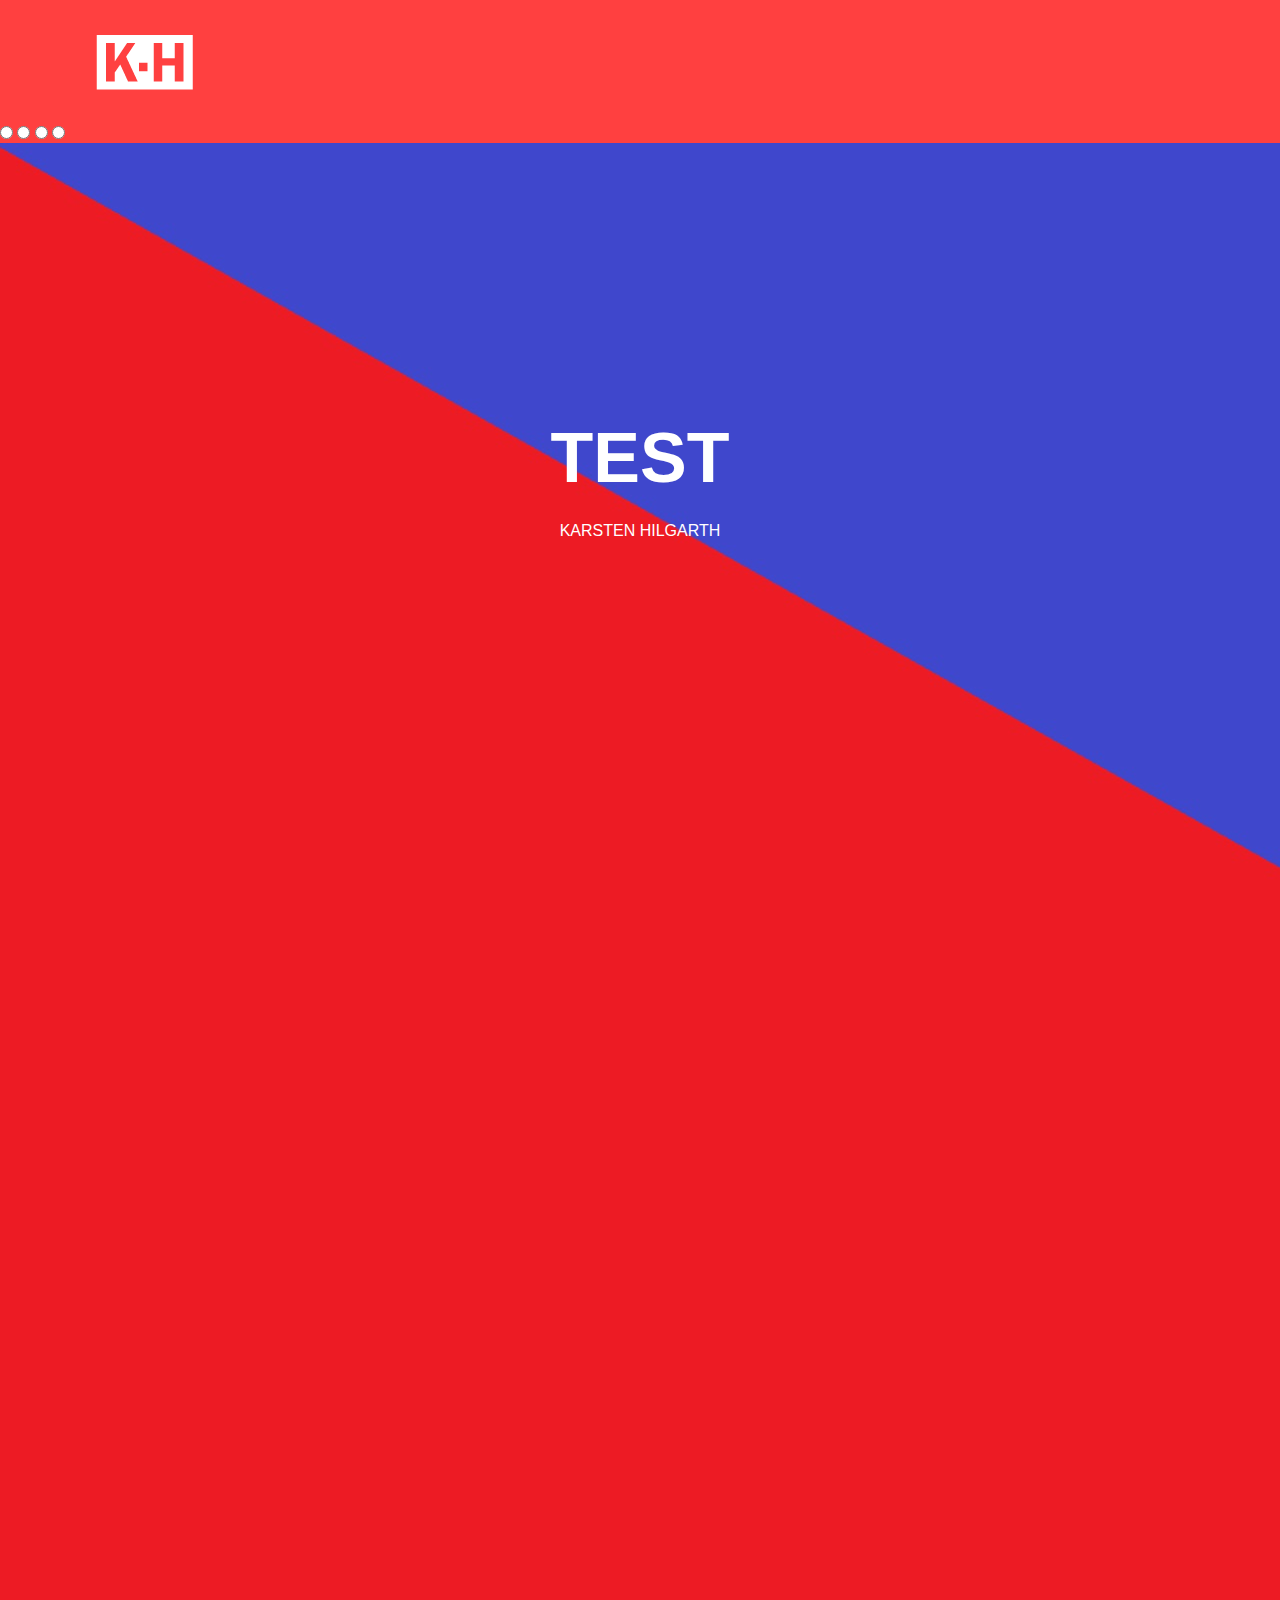
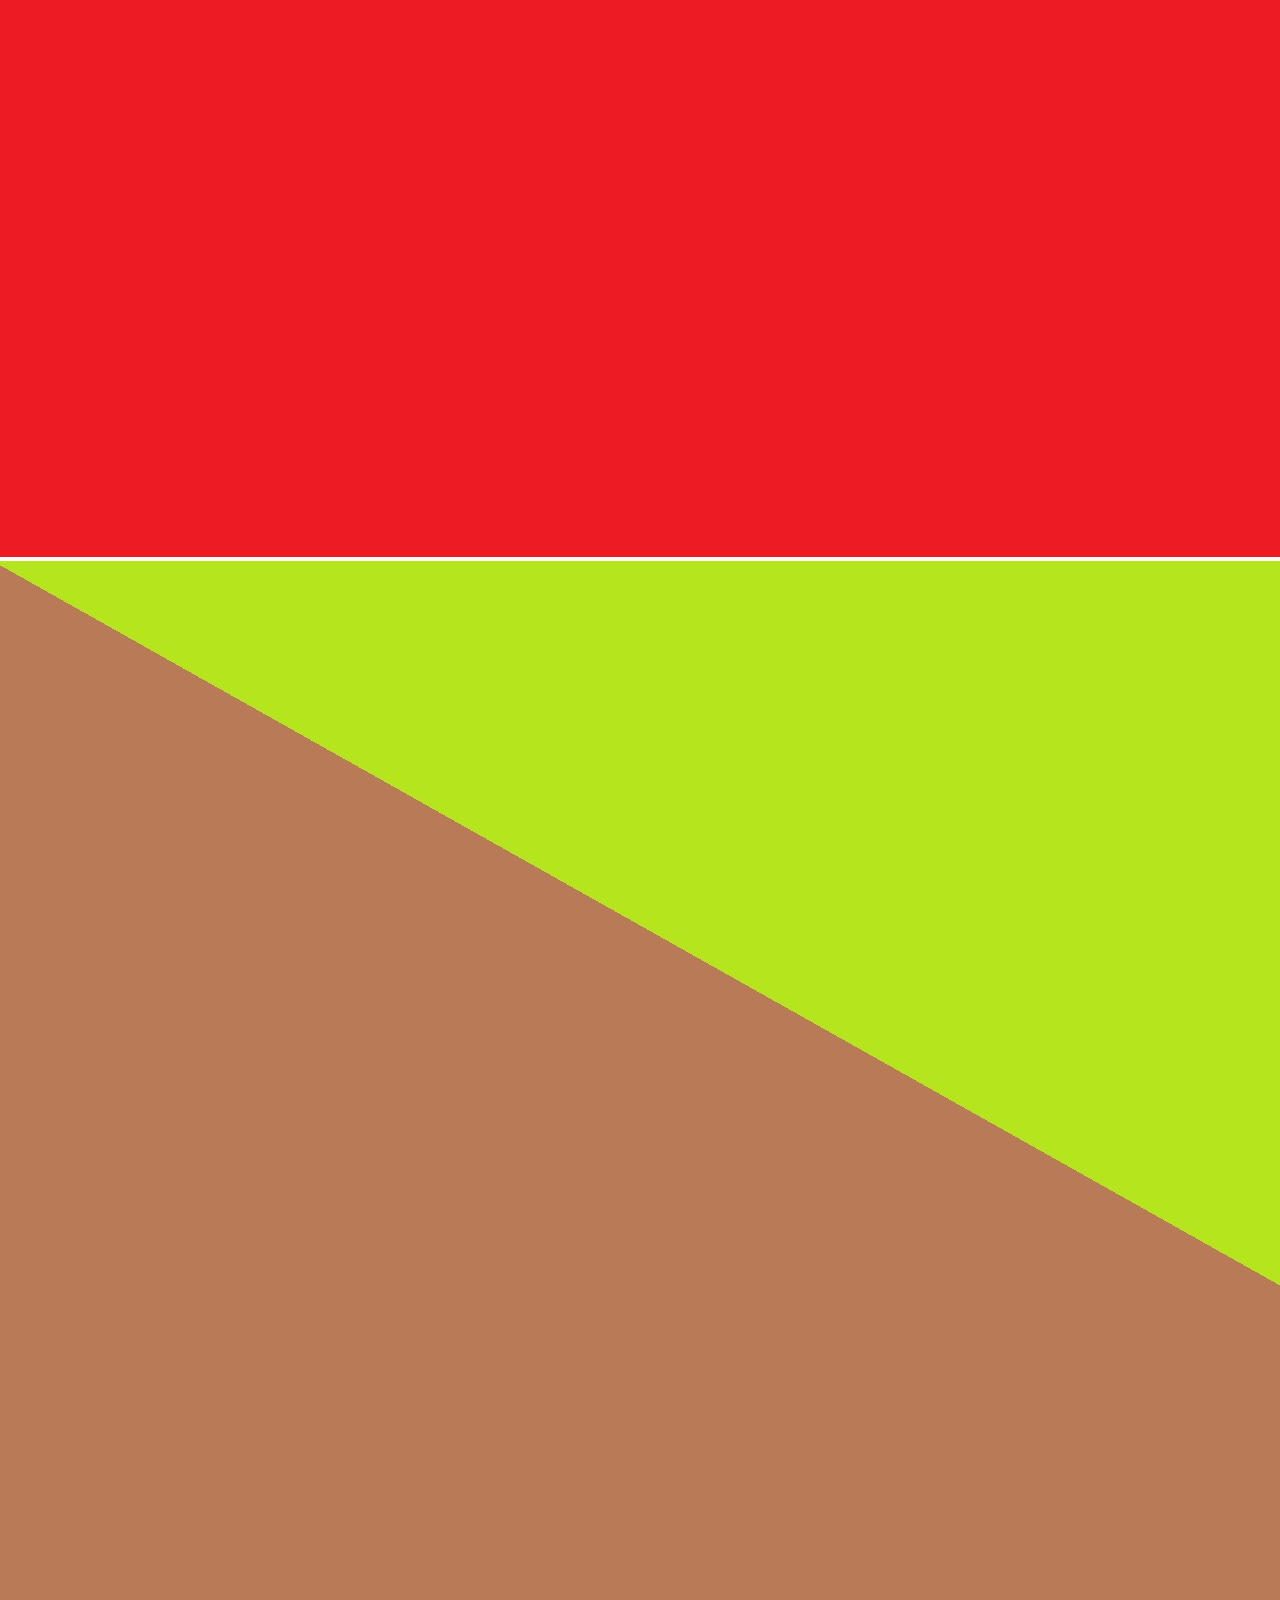
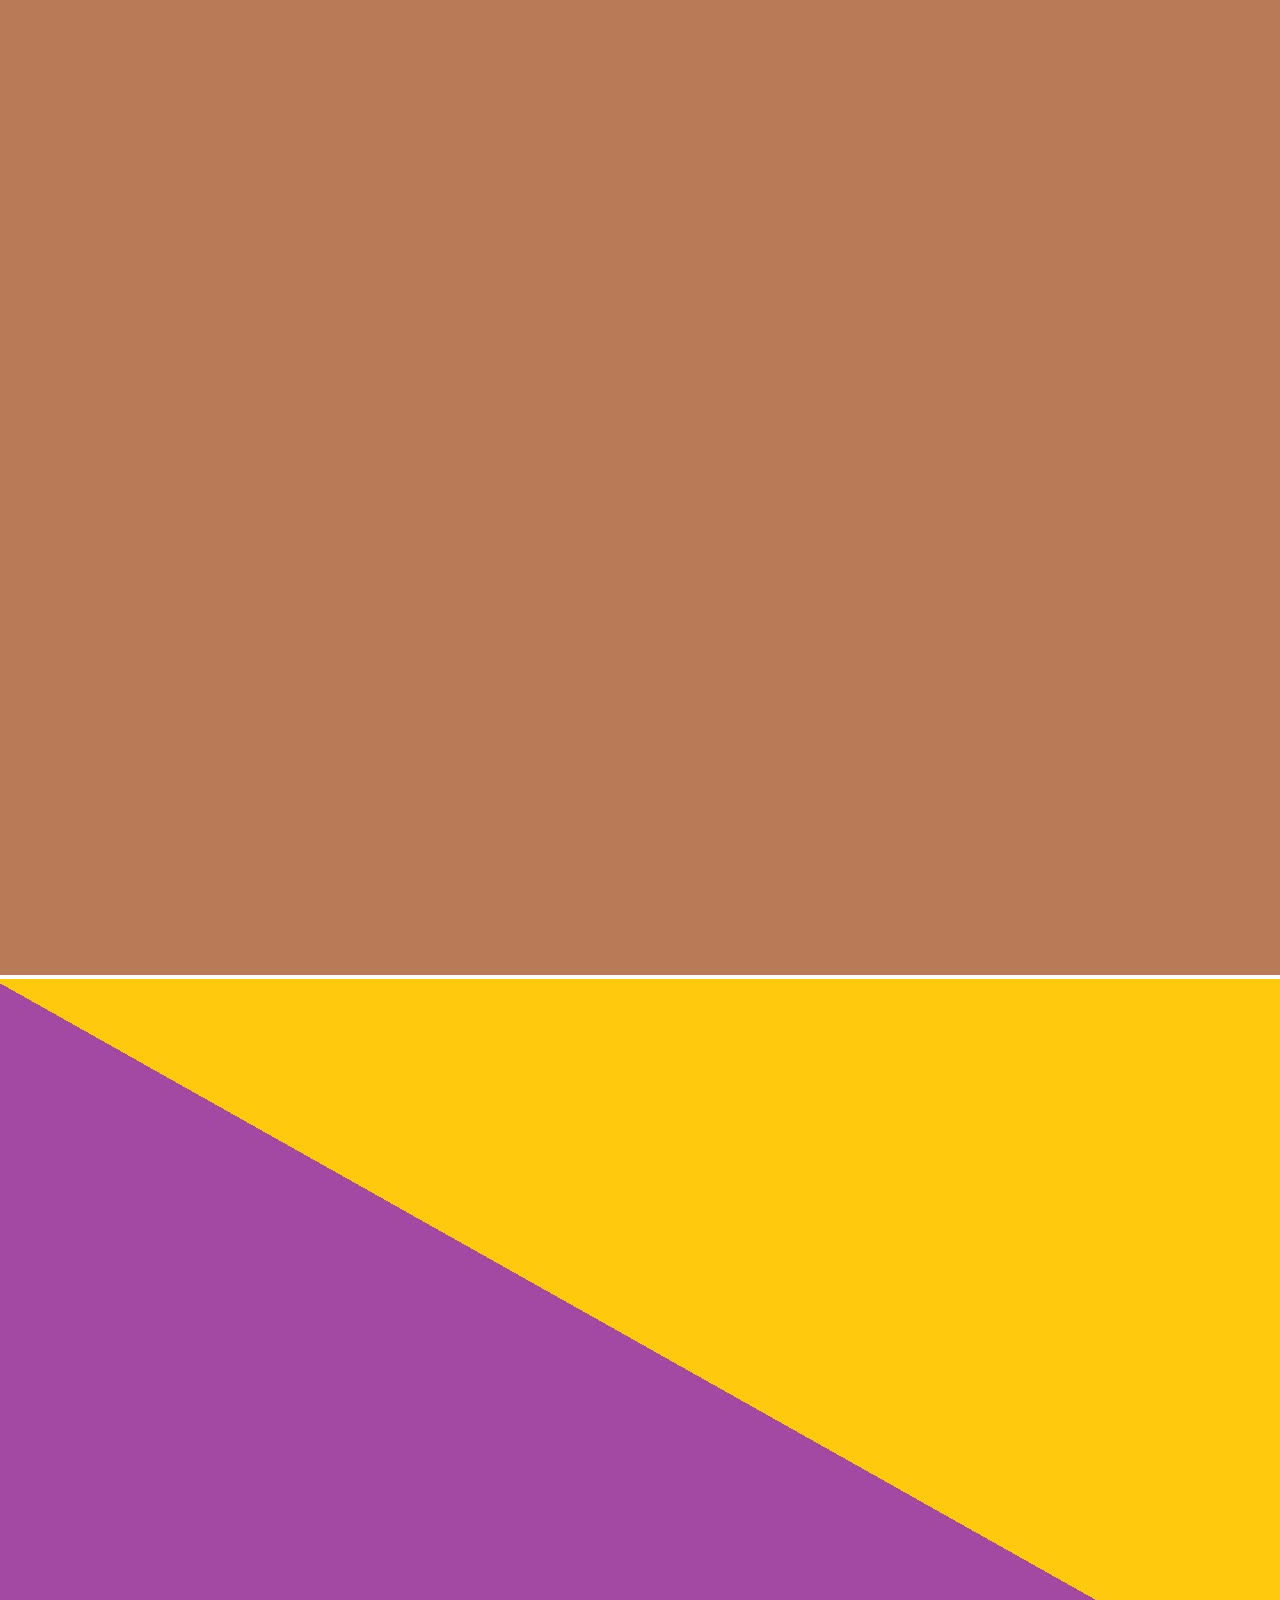
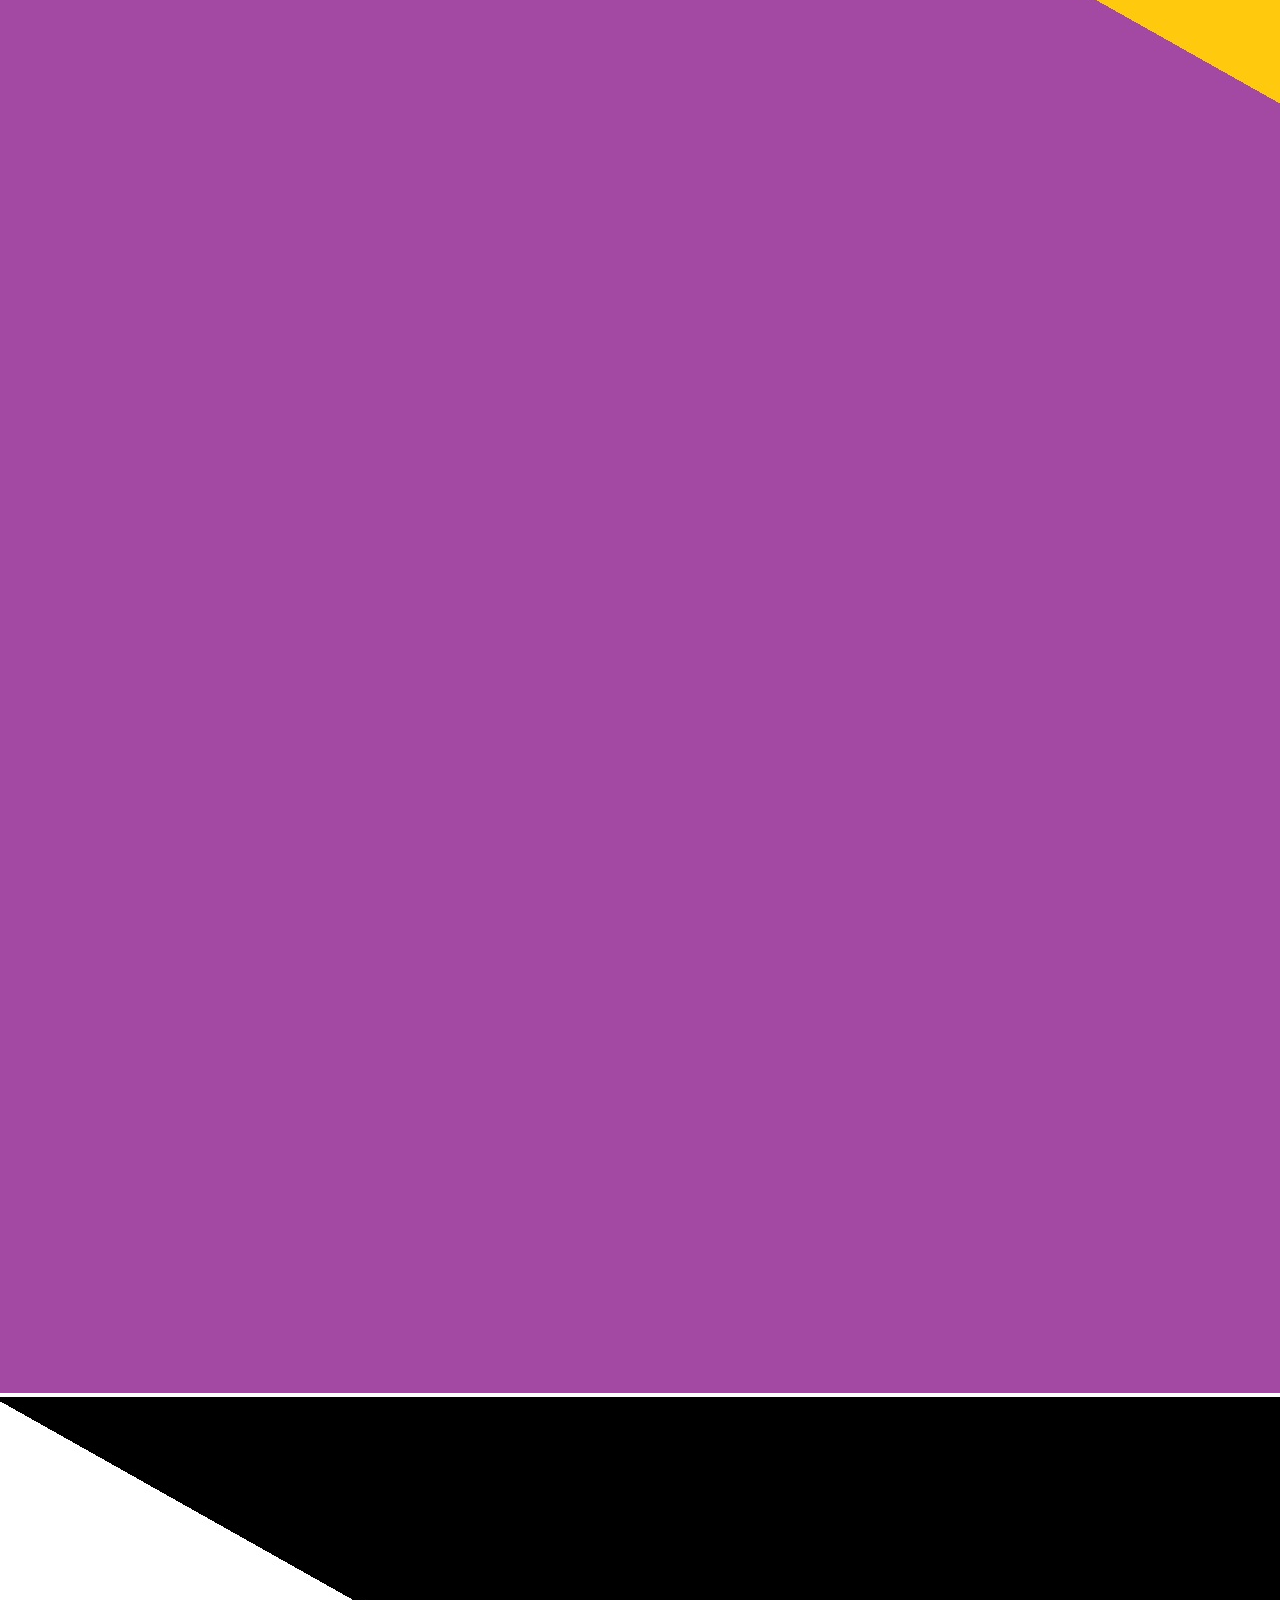
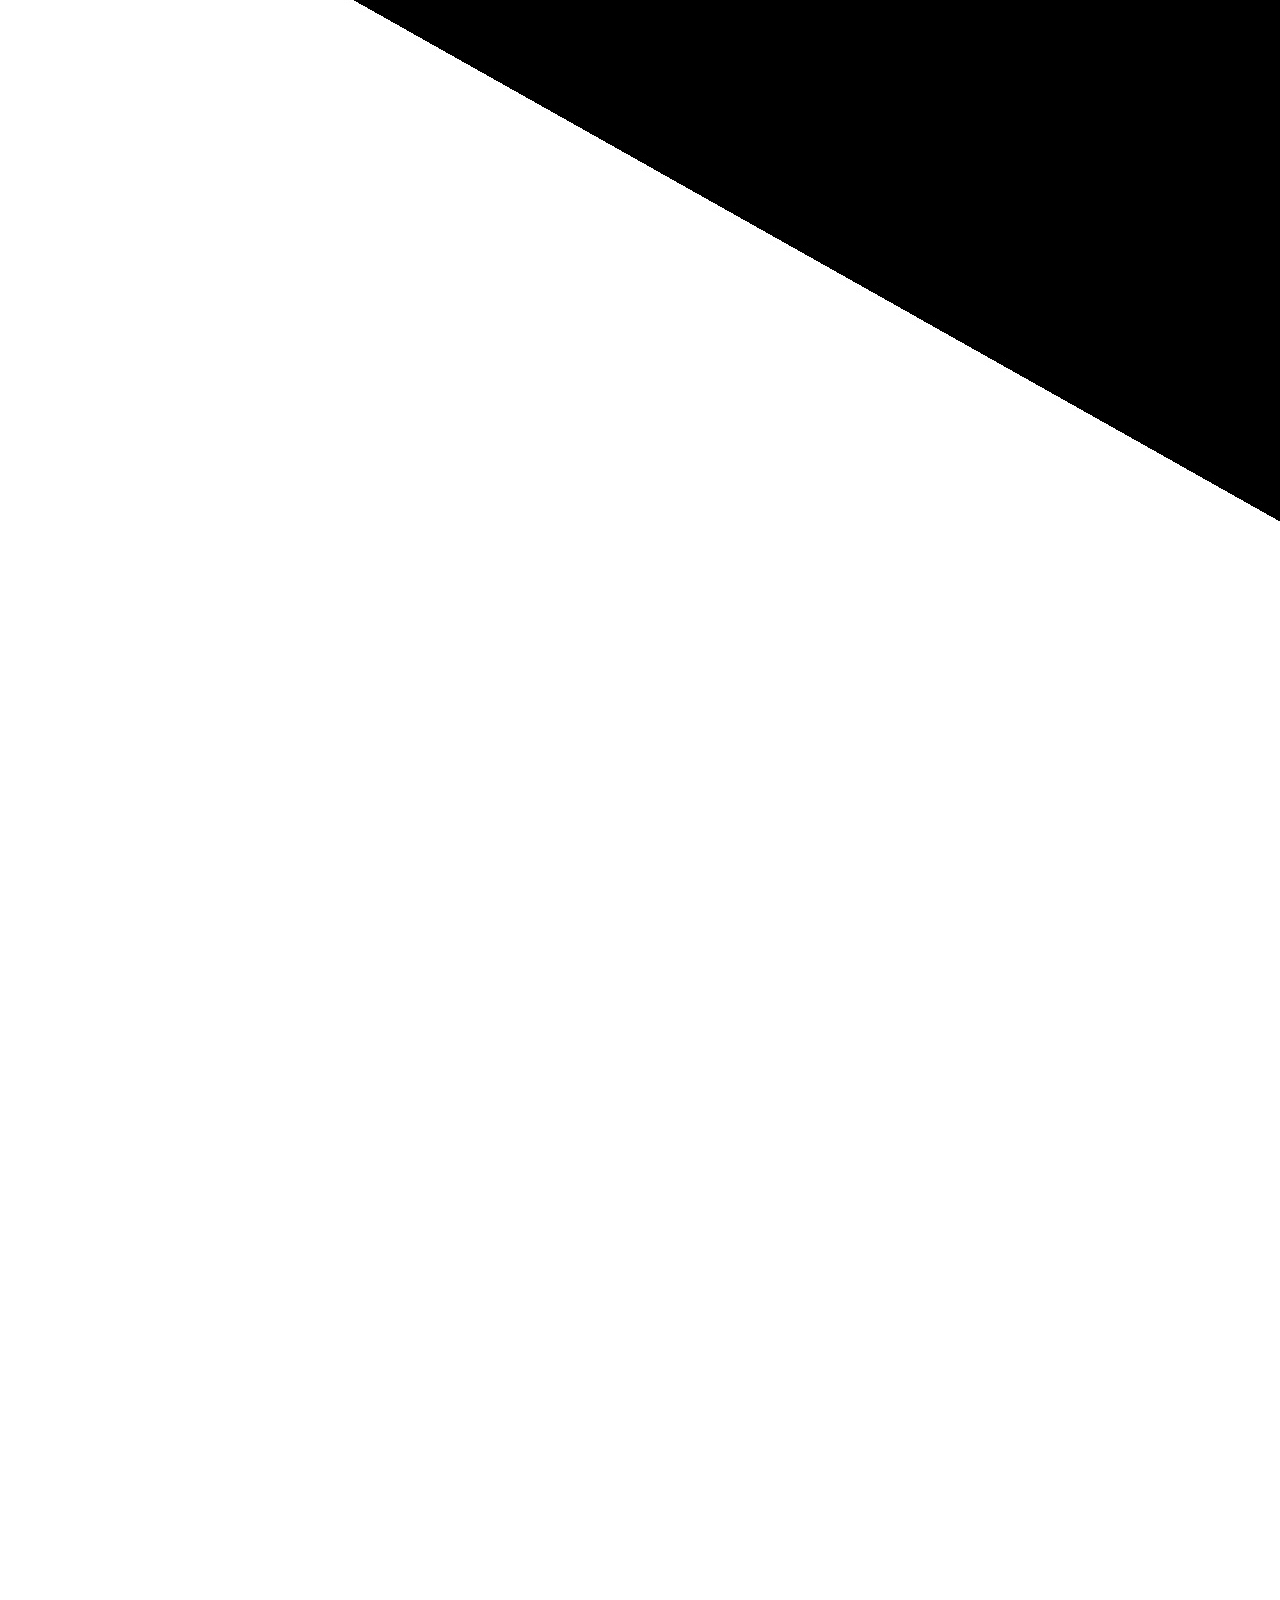
==== index.html @ 0591d33d "Initial commit" ====
<!DOCTYPE html>
<html lang="en" dir="ltr">
<head>
    <title>WEBSITE</title>
    <link rel="stylesheet" href="./style.css">
</head>
<body>
    <div class="banner">
        <div class="navbar">
            <img src="logoV3.png" class="logo">
        </div>
        <div class="content">
            <h1>TEST</h1>
            <p>KARSTEN HILGARTH</p>
        </div>
            <!--image slider start-->
    <div class="slider">
        <div class="slides">
            <!--radio buttons start-->
            <input type="radio" name="radio-btn" id="radio1">
            <input type="radio" name="radio-btn" id="radio2">
            <input type="radio" name="radio-btn" id="radio3">
            <input type="radio" name="radio-btn" id="radio4">
            <!--radio buttons end-->
            <!--slide images start-->
            <div class="slide first">
                <img src="test_slide1.jpg" alt="">
            </div>
            <div class="slide first">
                <img src="test_slide2.jpg" alt="">
            </div>
            <div class="slide first">
                <img src="test_slide3.jpg" alt="">
            </div>
            <div class="slide first">
                <img src="test_slide4.jpg" alt="">
            </div>
            <!--slide images end-->
            <!--automatic navigation start-->
            <div class="navigation-auto">
                <div class="auto-btn1"></div>
                <div class="auto-btn2"></div>
                <div class="auto-btn3"></div>
                <div class="auto-btn4"></div>
            </div>
            <!--automatic navigation end-->
        </div>
        <!--manual navigation start-->
        <div class="navigation-manual">
            <label for="radio1" class="manual-btn"></label>
            <label for="radio2" class="manual-btn"></label>
            <label for="radio3" class="manual-btn"></label>
            <label for="radio4" class="manual-btn"></label>
        </div>
        <!--manual navigation end-->
    </div>
    <!--image slider end-->
    </div>
</body>
</html>
---- style.css ----
*{
    margin: 0;
    padding: 0;
    font-family: sans-serif;
}
.banner{
    width: 100%;
    height: 100vh;
    background-image: linear-gradient(rgba(255,0,0,0.75),rgba(255,0,0,0.75));
    background-size: cover;
    background-position: center;
}
.navbar{
    width: 85%;
    margin: auto;
    padding: 35px 0;
    display: flex;
    align-items: center;
    justify-content: space-between;
}
.content{
    width: 100%;
    position:absolute;
    top: 50%;
    transform: translateY(-50%);
    text-align: center;
    color: #fff;
}
.content h1{
    font-size: 70px;
    margin-top: 80px;
}
.content p{
    margin: 20px auto;
    font-weight: 100;
    line-height: 25px;
}
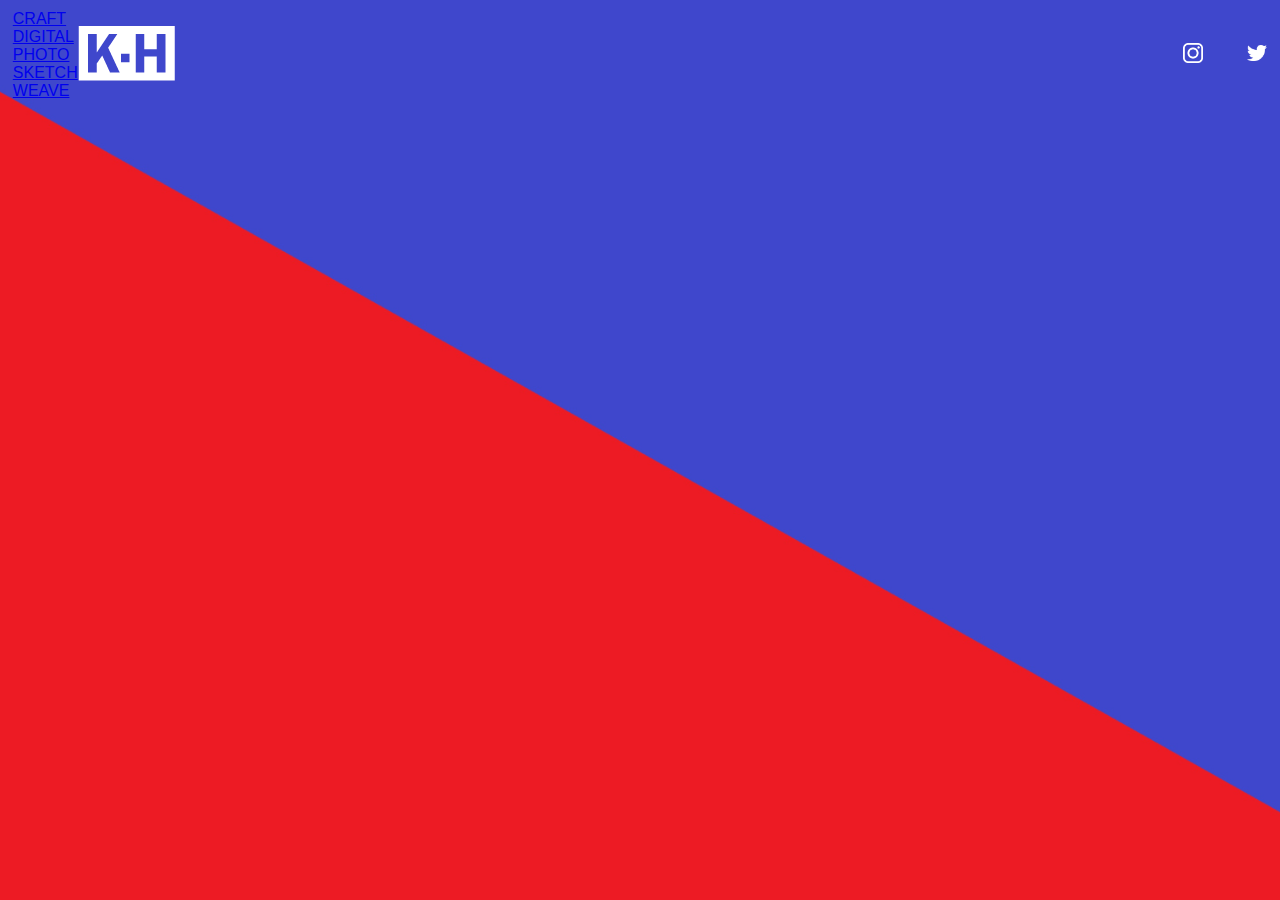
==== commit 8e058ddb: "website update" ====
--- a/index.html
+++ b/index.html
@@ -6,56 +6,38 @@
     <link rel="stylesheet" href="./style.css">
 </head>
 <body>
-    <div class="banner">
+    <!--background start-->
+    <div class="background">
+        <!--navbar start-->
         <div class="navbar">
-            <img src="logoV3.png" class="logo">
+            <!--hamburger start-->
+            <div class="side-bar">
+                <div class="menu">
+                    <div class="item"><a href="#">CRAFT</a></div>
+                    <div class="item"><a href="#">DIGITAL</a></div>
+                    <div class="item"><a href="#">PHOTO</a></div>
+                    <div class="item"><a href="#">SKETCH</a></div>
+                    <div class="item"><a href="#">WEAVE</a></div>
+                </div>
+            </div>
+            <!--hamburger end-->
+            <!--logo start-->
+            <div class="logo">
+                <img src="logoV3.png">
+            </div>
+            <!--logo end-->
+            <!--icons start-->
+            <div class="menu-icons">
+                <a href="https://instagram.com/karti.4300?igshid=MzNlNGNkZWQ4Mg=="><img src="insta_icon.png"></a>
+                <a href="https://twitter.com/karti4300?t=aqb1JbB62ahwLNGp1m3QWg&s=09"><img src="twitter_icon.png"></a>
+                <!--move github and linkedin to about me page-->
+                <!--<a href="https://github.com/khilgart"><img src="github_icon.png"></a>
+                <a href="https://www.linkedin.com/in/karsten-hilgarth-2023/"><img src="linkedin_icon.png"></a>-->
+            </div>
+            <!--icons end-->
         </div>
-        <div class="content">
-            <h1>TEST</h1>
-            <p>KARSTEN HILGARTH</p>
-        </div>
-            <!--image slider start-->
-    <div class="slider">
-        <div class="slides">
-            <!--radio buttons start-->
-            <input type="radio" name="radio-btn" id="radio1">
-            <input type="radio" name="radio-btn" id="radio2">
-            <input type="radio" name="radio-btn" id="radio3">
-            <input type="radio" name="radio-btn" id="radio4">
-            <!--radio buttons end-->
-            <!--slide images start-->
-            <div class="slide first">
-                <img src="test_slide1.jpg" alt="">
-            </div>
-            <div class="slide first">
-                <img src="test_slide2.jpg" alt="">
-            </div>
-            <div class="slide first">
-                <img src="test_slide3.jpg" alt="">
-            </div>
-            <div class="slide first">
-                <img src="test_slide4.jpg" alt="">
-            </div>
-            <!--slide images end-->
-            <!--automatic navigation start-->
-            <div class="navigation-auto">
-                <div class="auto-btn1"></div>
-                <div class="auto-btn2"></div>
-                <div class="auto-btn3"></div>
-                <div class="auto-btn4"></div>
-            </div>
-            <!--automatic navigation end-->
-        </div>
-        <!--manual navigation start-->
-        <div class="navigation-manual">
-            <label for="radio1" class="manual-btn"></label>
-            <label for="radio2" class="manual-btn"></label>
-            <label for="radio3" class="manual-btn"></label>
-            <label for="radio4" class="manual-btn"></label>
-        </div>
-        <!--manual navigation end-->
+        <!--navbar end-->
     </div>
-    <!--image slider end-->
-    </div>
+    <!--background end-->
 </body>
 </html>--- a/style.css
+++ b/style.css
@@ -3,35 +3,35 @@
     padding: 0;
     font-family: sans-serif;
 }
-.banner{
+.background{
     width: 100%;
     height: 100vh;
-    background-image: linear-gradient(rgba(255,0,0,0.75),rgba(255,0,0,0.75));
+    background-image: url(test_slide1.jpg);
     background-size: cover;
     background-position: center;
 }
 .navbar{
-    width: 85%;
+    width: 98%;
     margin: auto;
-    padding: 35px 0;
+    padding: 10px 0;
     display: flex;
     align-items: center;
-    justify-content: space-between;
+    justify-content: space-evenly;
 }
-.content{
-    width: 100%;
-    position:absolute;
-    top: 50%;
-    transform: translateY(-50%);
-    text-align: center;
-    color: #fff;
+.logo{
+    flex-basis: 15%;
 }
-.content h1{
-    font-size: 70px;
-    margin-top: 80px;
+.logo img{
+    width: auto;
+    cursor: pointer;
 }
-.content p{
-    margin: 20px auto;
-    font-weight: 100;
-    line-height: 25px;
-}+.menu-icons{
+    flex: 1;
+    align-items: center;
+    text-align: right;
+}
+.menu-icons img{
+    width: 20px;
+    margin-left: 40px;
+    cursor: pointer;
+}
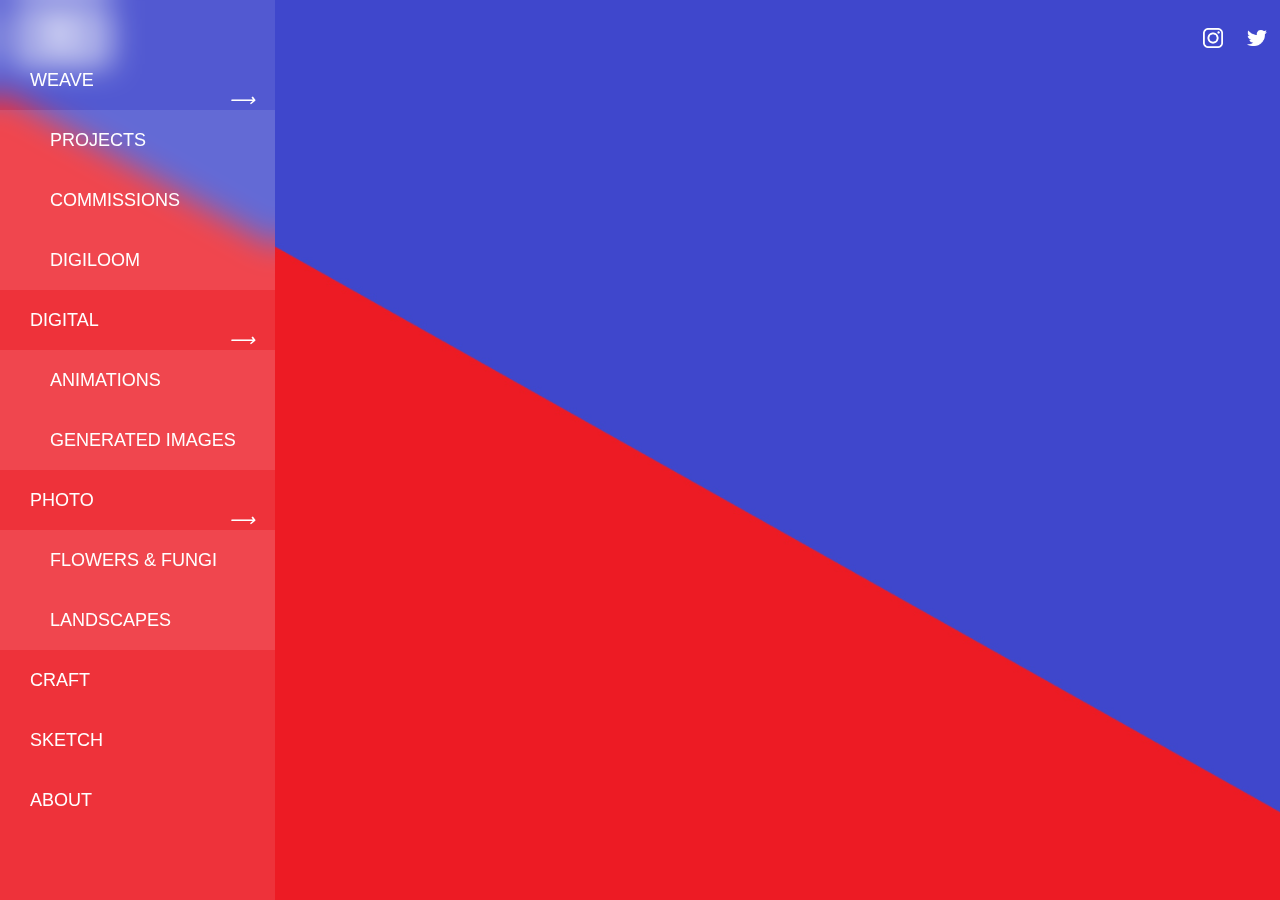
==== commit 5c53cfe1: "adding sidebar to website" ====
--- a/index.html
+++ b/index.html
@@ -2,6 +2,8 @@
 <!DOCTYPE html>
 <html lang="en" dir="ltr">
 <head>
+    <meta charset="utf-8">
+    <meta name="viewport" content="width=device-width, initial-scale=1.0">
     <title>WEBSITE</title>
     <link rel="stylesheet" href="./style.css">
 </head>
@@ -12,13 +14,35 @@
         <div class="navbar">
             <!--hamburger start-->
             <div class="side-bar">
+                <!--menu start-->
                 <div class="menu">
+                    <div class="item">
+                        <a class="sub-btn">WEAVE<i class="dropdown">&#10230</i></a>
+                        <div class="sub-menu">
+                            <a href="#" class="sub-item">PROJECTS</a>
+                            <a href="#" class="sub-item">COMMISSIONS</a>
+                            <a href="#" class="sub-item">DIGILOOM</a>
+                        </div>
+                    </div>
+                    <div class="item">
+                        <a class="sub-btn">DIGITAL<i class="dropdown">&#10230</i></a>
+                        <div class="sub-menu">
+                            <a href="#" class="sub-item">ANIMATIONS</a>
+                            <a href="#" class="sub-item">GENERATED IMAGES</a>
+                        </div>
+                    </div>
+                    <div class="item">
+                        <a class="sub-btn">PHOTO<i class="dropdown">&#10230</i></a>
+                        <div class="sub-menu">
+                            <a href="#" class="sub-item">FLOWERS & FUNGI</a>
+                            <a href="#" class="sub-item">LANDSCAPES</a>
+                        </div>
+                    </div>
                     <div class="item"><a href="#">CRAFT</a></div>
-                    <div class="item"><a href="#">DIGITAL</a></div>
-                    <div class="item"><a href="#">PHOTO</a></div>
                     <div class="item"><a href="#">SKETCH</a></div>
-                    <div class="item"><a href="#">WEAVE</a></div>
+                    <div class="item"><a href="#">ABOUT</a></div>
                 </div>
+                <!--menu end-->
             </div>
             <!--hamburger end-->
             <!--logo start-->
@@ -39,5 +63,14 @@
         <!--navbar end-->
     </div>
     <!--background end-->
+    <!--java toggle sub menus start-->
+    <script type="text/javascript">
+        $(document).ready(function(){
+            $('.sub-btn').click(function(){
+                $(this).next('.sub-menu').slideToggle();
+            });
+        });
+    </script>
+    <!--java toggle sub menus end-->
 </body>
 </html>--- a/style.css
+++ b/style.css
@@ -32,6 +32,48 @@
 }
 .menu-icons img{
     width: 20px;
-    margin-left: 40px;
+    margin-left: 20px;
     cursor: pointer;
 }
+.side-bar{
+    background: rgba(255, 255, 255, 0.1);
+    backdrop-filter: blur(15px);
+    width: 275px;
+    height: 100vh;
+    position: fixed;
+    top: 0;
+    left: 0;
+    overflow-y: auto;
+}
+.side-bar .menu{
+    width: 100%;
+    margin-top: 50px;
+}
+.side-bar .menu .item{
+    position: relative;
+    cursor: pointer;
+}
+.side-bar .menu .item a{
+    color: #fff;
+    font-size: 18px;
+    text-decoration: none;
+    display: block;
+    padding: 5px 30px;
+    line-height: 50px;
+}
+.side-bar .menu .item a:hover{
+    background: #000;
+    transition: 0.4s ease;
+}
+.side-bar .menu .item a .dropdown{
+    position: absolute;
+    right: 0;
+    margin: 20px;
+    transition: 0.4s ease;
+}
+.side-bar .menu .item .sub-menu{
+    background: rgba(255, 255, 255, 0.1);
+}
+.side-bar .menu .item .sub-menu a{
+    padding-left: 50px;
+}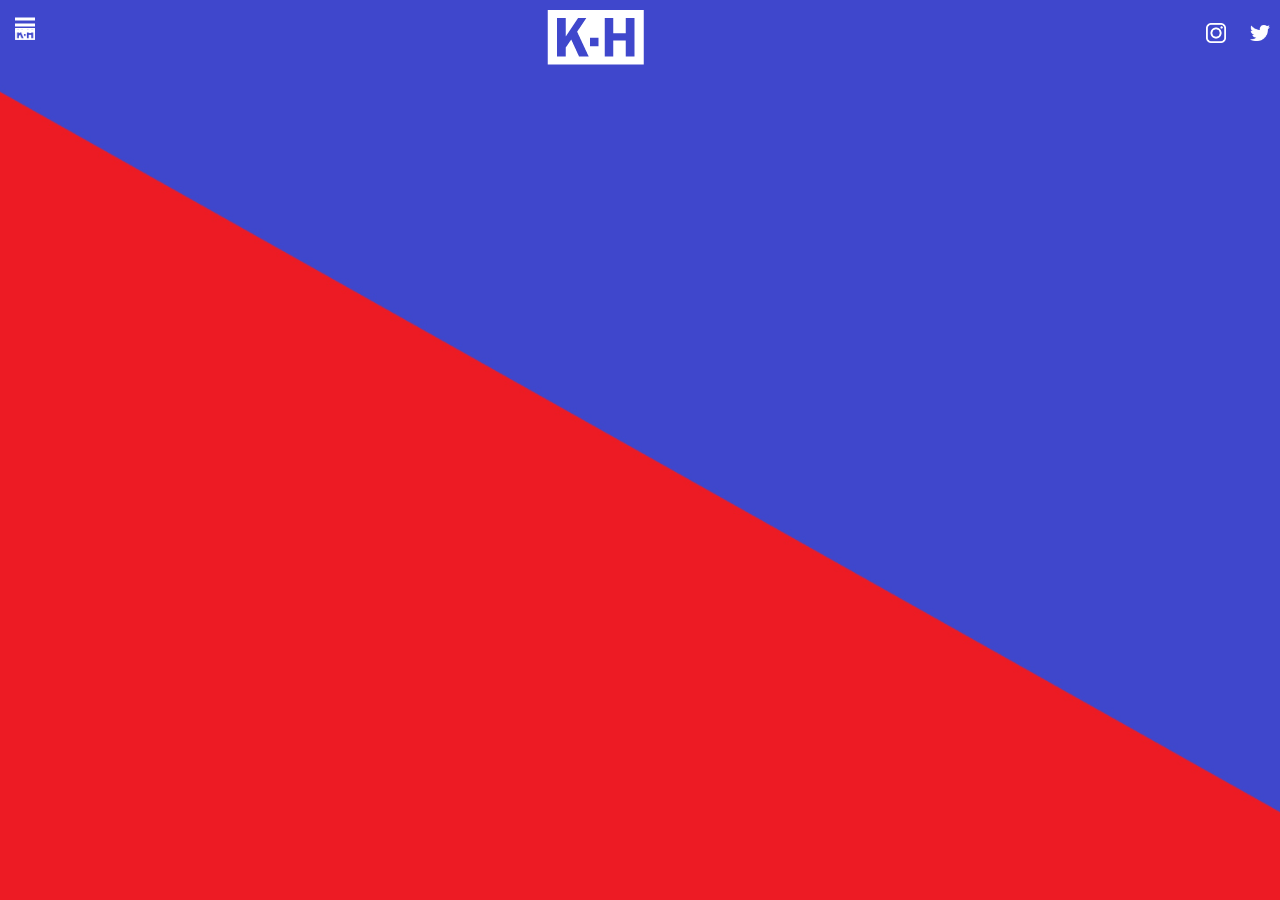
==== commit 64fab180: "complete sidebar with navbar header (sketchy)" ====
--- a/index.html
+++ b/index.html
@@ -12,65 +12,47 @@
     <div class="background">
         <!--navbar start-->
         <div class="navbar">
-            <!--hamburger start-->
-            <div class="side-bar">
-                <!--menu start-->
-                <div class="menu">
-                    <div class="item">
-                        <a class="sub-btn">WEAVE<i class="dropdown">&#10230</i></a>
-                        <div class="sub-menu">
-                            <a href="#" class="sub-item">PROJECTS</a>
-                            <a href="#" class="sub-item">COMMISSIONS</a>
-                            <a href="#" class="sub-item">DIGILOOM</a>
-                        </div>
-                    </div>
-                    <div class="item">
-                        <a class="sub-btn">DIGITAL<i class="dropdown">&#10230</i></a>
-                        <div class="sub-menu">
-                            <a href="#" class="sub-item">ANIMATIONS</a>
-                            <a href="#" class="sub-item">GENERATED IMAGES</a>
-                        </div>
-                    </div>
-                    <div class="item">
-                        <a class="sub-btn">PHOTO<i class="dropdown">&#10230</i></a>
-                        <div class="sub-menu">
-                            <a href="#" class="sub-item">FLOWERS & FUNGI</a>
-                            <a href="#" class="sub-item">LANDSCAPES</a>
-                        </div>
-                    </div>
-                    <div class="item"><a href="#">CRAFT</a></div>
-                    <div class="item"><a href="#">SKETCH</a></div>
-                    <div class="item"><a href="#">ABOUT</a></div>
-                </div>
-                <!--menu end-->
-            </div>
-            <!--hamburger end-->
+            <!--decoy box start-->
+            <div class="decoy"><img src="logoV3.png"></div>
+            <!--decoy box end-->
             <!--logo start-->
-            <div class="logo">
-                <img src="logoV3.png">
-            </div>
+            <div class="home-logo"><a href="#"><img src="logoV3.png"></a></div>
             <!--logo end-->
-            <!--icons start-->
-            <div class="menu-icons">
+            <!--home-icons start-->
+            <div class="home-icons">
                 <a href="https://instagram.com/karti.4300?igshid=MzNlNGNkZWQ4Mg=="><img src="insta_icon.png"></a>
                 <a href="https://twitter.com/karti4300?t=aqb1JbB62ahwLNGp1m3QWg&s=09"><img src="twitter_icon.png"></a>
                 <!--move github and linkedin to about me page-->
                 <!--<a href="https://github.com/khilgart"><img src="github_icon.png"></a>
                 <a href="https://www.linkedin.com/in/karsten-hilgarth-2023/"><img src="linkedin_icon.png"></a>-->
             </div>
-            <!--icons end-->
+            <!--home-icons end-->
         </div>
         <!--navbar end-->
+        <label>
+            <!--hamburger start-->
+            <input type="checkbox">
+            <div class="toggle">
+                <span class="top_line common"></span>
+                <span class="mid_line common"></span>
+                <span class="bot_line common"></span>
+            </div>
+            <!--hamburger end-->
+            <!--side menu start-->
+            <div class="slide">
+                <div class="menu-logo"><img src="logoV5.png"></div>
+                <ul>
+                    <li><a href="#">ABOUT</a></li>
+                    <li><a href="#">CRAFT</a></li>
+                    <li><a href="#">DIGITAL</a></li>
+                    <li><a href="#">PHOTO</a></li>
+                    <li><a href="#">SKETCH</a></li>
+                    <li><a href="#">WEAVE</a></li>
+                </ul>
+            </div>
+            <!--side menu end-->
+        </label>
     </div>
     <!--background end-->
-    <!--java toggle sub menus start-->
-    <script type="text/javascript">
-        $(document).ready(function(){
-            $('.sub-btn').click(function(){
-                $(this).next('.sub-menu').slideToggle();
-            });
-        });
-    </script>
-    <!--java toggle sub menus end-->
 </body>
 </html>--- a/style.css
+++ b/style.css
@@ -11,69 +11,127 @@
     background-position: center;
 }
 .navbar{
-    width: 98%;
-    margin: auto;
-    padding: 10px 0;
     display: flex;
     align-items: center;
-    justify-content: space-evenly;
+    justify-content: space-between;
 }
-.logo{
+.home-logo{
     flex-basis: 15%;
+    padding-top: 10px;
 }
-.logo img{
+.home-logo img{
     width: auto;
     cursor: pointer;
 }
-.menu-icons{
+.home-icons{
     flex: 1;
     align-items: center;
     text-align: right;
+    padding-right: 10px;
 }
-.menu-icons img{
+.home-icons img{
     width: 20px;
     margin-left: 20px;
     cursor: pointer;
 }
-.side-bar{
-    background: rgba(255, 255, 255, 0.1);
-    backdrop-filter: blur(15px);
-    width: 275px;
+.decoy {
+    flex: 1;
+    align-items: center;
+    text-align: left;
+    padding-left: 15px;
+}
+.decoy img{
+    width: 20px;
+}
+.slide{
+    background: rgba(255, 255, 255, 1);
+    width: 250px;
     height: 100vh;
     position: fixed;
     top: 0;
     left: 0;
     overflow-y: auto;
+    transition: 0.4s ease;
+    transform: translateX(-250px);
 }
-.side-bar .menu{
+.menu-logo{
+    text-align: right;
+    padding: 10px 0;
+    padding-right: 20px;
+    pointer-events: none;
+}
+ul li{
+    list-style: none;
+}
+ul li a{
+    color: #000;
+    font-size: 18px;
+    display: block;
     width: 100%;
-    margin-top: 50px;
-}
-.side-bar .menu .item{
-    position: relative;
-    cursor: pointer;
-}
-.side-bar .menu .item a{
-    color: #fff;
-    font-size: 18px;
-    text-decoration: none;
-    display: block;
     padding: 5px 30px;
     line-height: 50px;
+    text-decoration: none;
+    transition: 0.2s ease-out;
 }
-.side-bar .menu .item a:hover{
-    background: #000;
-    transition: 0.4s ease;
+ul li:hover a{
+    color: #fff;
+    background-color: #000;
 }
-.side-bar .menu .item a .dropdown{
+input{
+    display: none;
+    visibility: hidden;
+}
+.toggle{
     position: absolute;
-    right: 0;
-    margin: 20px;
-    transition: 0.4s ease;
+    height: 30px;
+    width: 30px;
+    top: 10px;
+    left: 10px;
+    z-index: 1;
+    cursor: pointer;
+    background-color: rgba(255, 255, 255, 0);
 }
-.side-bar .menu .item .sub-menu{
-    background: rgba(255, 255, 255, 0.1);
+.toggle .common{
+    position: absolute;
+    height: 3px;
+    width: 20px;
+    background-color: #fff;
+    transition: 0.2s ease;
 }
-.side-bar .menu .item .sub-menu a{
-    padding-left: 50px;
+.toggle .top_line{
+    top: 30%;
+    left: 50%;
+    transform: translate(-50%, -50%);
+}
+.toggle .mid_line{
+    top: 50%;
+    left: 50%;
+    transform: translate(-50%, -50%);
+}
+.toggle .bot_line{
+    top: 70%;
+    left: 50%;
+    transform: translate(-50%, -50%);
+}
+input:checked ~ .toggle .top_line{
+    left: 2px;
+    top: 14px;
+    width: 25px;
+    transform: rotate(45deg);
+}
+input:checked ~ .toggle .bot_line{
+    left: 2px;
+    top: 14px;
+    width: 25px;
+    transform: rotate(-45deg);
+}
+input:checked ~ .toggle .mid_line{
+    opacity: 0;
+    transform: translateX(20px);
+}
+input:checked ~ .slide{
+    transform: translateX(0);
+}
+input:checked ~ .toggle .common{
+    background-color: #000;
 }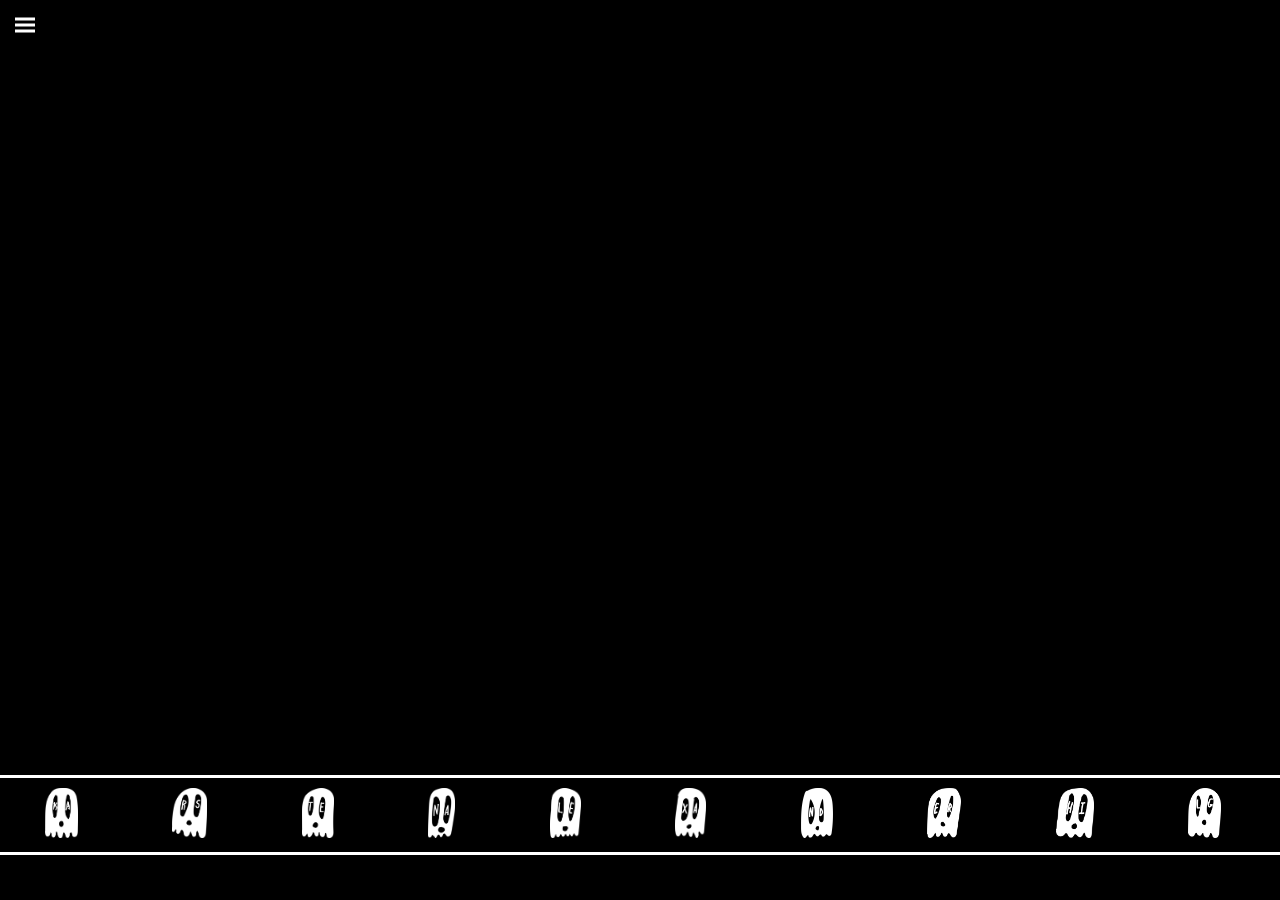
==== commit d34500a4: "added ghost bar" ====
--- a/index.html
+++ b/index.html
@@ -10,25 +10,10 @@
 <body>
     <!--background start-->
     <div class="background">
-        <!--navbar start-->
-        <div class="navbar">
-            <!--decoy box start-->
-            <div class="decoy"><img src="logoV3.png"></div>
-            <!--decoy box end-->
-            <!--logo start-->
-            <div class="home-logo"><a href="#"><img src="logoV3.png"></a></div>
-            <!--logo end-->
-            <!--home-icons start-->
-            <div class="home-icons">
-                <a href="https://instagram.com/karti.4300?igshid=MzNlNGNkZWQ4Mg=="><img src="insta_icon.png"></a>
-                <a href="https://twitter.com/karti4300?t=aqb1JbB62ahwLNGp1m3QWg&s=09"><img src="twitter_icon.png"></a>
-                <!--move github and linkedin to about me page-->
-                <!--<a href="https://github.com/khilgart"><img src="github_icon.png"></a>
-                <a href="https://www.linkedin.com/in/karsten-hilgarth-2023/"><img src="linkedin_icon.png"></a>-->
-            </div>
-            <!--home-icons end-->
-        </div>
-        <!--navbar end-->
+        <!--home logo start-->
+
+        <!--home logo end-->
+        <!--side menu start-->
         <label>
             <!--hamburger start-->
             <input type="checkbox">
@@ -38,11 +23,10 @@
                 <span class="bot_line common"></span>
             </div>
             <!--hamburger end-->
-            <!--side menu start-->
+            <!--list start-->
             <div class="slide">
-                <div class="menu-logo"><img src="logoV5.png"></div>
+                <div class="menu-margin"></div>
                 <ul>
-                    <li><a href="#">ABOUT</a></li>
                     <li><a href="#">CRAFT</a></li>
                     <li><a href="#">DIGITAL</a></li>
                     <li><a href="#">PHOTO</a></li>
@@ -50,8 +34,52 @@
                     <li><a href="#">WEAVE</a></li>
                 </ul>
             </div>
-            <!--side menu end-->
+            <!--list end-->
         </label>
+        <!--side menu end-->
+        <!--home-icons start
+        <div class="home-icons">
+            <a href="https://instagram.com/karti.4300?igshid=MzNlNGNkZWQ4Mg=="><img src="insta_icon.png"></a>
+            <a href="https://twitter.com/karti4300?t=aqb1JbB62ahwLNGp1m3QWg&s=09"><img src="twitter_icon.png"></a>
+            <a href="https://github.com/khilgart"><img src="github_icon.png"></a>
+            <a href="https://www.linkedin.com/in/karsten-hilgarth-2023/"><img src="linkedin_icon.png"></a>
+        </div>
+        home-icons end-->
+        <!--ghost bar start-->
+        <div class="ghost-bar">
+            <div class="ghost-logos">
+                <img src="assets/img/KA_ghost.png">
+                <img src="assets/img/RS_ghost.png">
+                <img src="assets/img/TE_ghost.png">
+                <img src="assets/img/NA_ghost.png">
+                <img src="assets/img/LE_ghost.png">
+                <img src="assets/img/XA_ghost.png">
+                <img src="assets/img/ND_ghost.png">
+                <img src="assets/img/ER_ghost.png">
+                <img src="assets/img/HI_ghost.png">
+                <img src="assets/img/LG_ghost.png">
+                <img src="assets/img/AR_ghost.png">
+                <img src="assets/img/TH_ghost.png">
+            </div>
+            <div class="ghost-logos">
+                <img src="assets/img/KA_ghost.png">
+                <img src="assets/img/RS_ghost.png">
+                <img src="assets/img/TE_ghost.png">
+                <img src="assets/img/NA_ghost.png">
+                <img src="assets/img/LE_ghost.png">
+                <img src="assets/img/XA_ghost.png">
+                <img src="assets/img/ND_ghost.png">
+                <img src="assets/img/ER_ghost.png">
+                <img src="assets/img/HI_ghost.png">
+                <img src="assets/img/LG_ghost.png">
+                <img src="assets/img/AR_ghost.png">
+                <img src="assets/img/TH_ghost.png">
+            </div>
+        </div>
+        <!--ghost bar end-->
+        <!--footer text start-->
+        <h6 class="footer-text">KARSTEN ALEXANDER HILGARTH 2023</h6>
+        <!--footer text end-->
     </div>
     <!--background end-->
 </body>
--- a/style.css
+++ b/style.css
@@ -3,85 +3,52 @@
     padding: 0;
     font-family: sans-serif;
 }
-.background{
+.background {
     width: 100%;
     height: 100vh;
-    background-image: url(test_slide1.jpg);
+    background-color: rgba(0, 0, 0, 1);
     background-size: cover;
     background-position: center;
 }
-.navbar{
-    display: flex;
-    align-items: center;
-    justify-content: space-between;
-}
-.home-logo{
-    flex-basis: 15%;
-    padding-top: 10px;
-}
-.home-logo img{
-    width: auto;
-    cursor: pointer;
-}
-.home-icons{
-    flex: 1;
-    align-items: center;
-    text-align: right;
-    padding-right: 10px;
-}
-.home-icons img{
-    width: 20px;
-    margin-left: 20px;
-    cursor: pointer;
-}
-.decoy {
-    flex: 1;
-    align-items: center;
-    text-align: left;
-    padding-left: 15px;
-}
-.decoy img{
-    width: 20px;
-}
-.slide{
+/*home logo*/
+.slide {
     background: rgba(255, 255, 255, 1);
     width: 250px;
-    height: 100vh;
+    height: 300px;
     position: fixed;
     top: 0;
     left: 0;
-    overflow-y: auto;
     transition: 0.4s ease;
     transform: translateX(-250px);
 }
-.menu-logo{
+.menu-margin{
     text-align: right;
-    padding: 10px 0;
+    padding: 25px 0;
     padding-right: 20px;
     pointer-events: none;
 }
-ul li{
+ul li {
     list-style: none;
 }
-ul li a{
+ul li a {
     color: #000;
     font-size: 18px;
     display: block;
     width: 100%;
-    padding: 5px 30px;
-    line-height: 50px;
+    padding: 15px 95px;
+    line-height: 20px;
     text-decoration: none;
     transition: 0.2s ease-out;
 }
-ul li:hover a{
+ul li:hover a {
     color: #fff;
     background-color: #000;
 }
-input{
+input {
     display: none;
     visibility: hidden;
 }
-.toggle{
+.toggle {
     position: absolute;
     height: 30px;
     width: 30px;
@@ -91,47 +58,78 @@
     cursor: pointer;
     background-color: rgba(255, 255, 255, 0);
 }
-.toggle .common{
+.toggle .common {
     position: absolute;
     height: 3px;
     width: 20px;
     background-color: #fff;
     transition: 0.2s ease;
 }
-.toggle .top_line{
+.toggle .top_line {
     top: 30%;
     left: 50%;
     transform: translate(-50%, -50%);
 }
-.toggle .mid_line{
+.toggle .mid_line {
     top: 50%;
     left: 50%;
     transform: translate(-50%, -50%);
 }
-.toggle .bot_line{
+.toggle .bot_line {
     top: 70%;
     left: 50%;
     transform: translate(-50%, -50%);
 }
-input:checked ~ .toggle .top_line{
+input:checked ~ .toggle .top_line {
     left: 2px;
     top: 14px;
     width: 25px;
     transform: rotate(45deg);
 }
-input:checked ~ .toggle .bot_line{
+input:checked ~ .toggle .bot_line {
     left: 2px;
     top: 14px;
     width: 25px;
     transform: rotate(-45deg);
 }
-input:checked ~ .toggle .mid_line{
+input:checked ~ .toggle .mid_line {
     opacity: 0;
     transform: translateX(20px);
 }
-input:checked ~ .slide{
+input:checked ~ .slide {
     transform: translateX(0);
 }
-input:checked ~ .toggle .common{
+input:checked ~ .toggle .common {
     background-color: #000;
+}
+.ghost-bar {
+    position: fixed;
+    top: 95%;
+    transform: translate(0%, -100%);
+    display: flex;
+    justify-content: flext-start;
+    padding: 10px 0;
+    border-color: #fff;
+    border-top-style: solid;
+    border-bottom-style: solid;
+    overflow: hidden;
+}
+.ghost-logos {
+    white-space: nowrap;
+    animation: 25s move-rtl infinite linear;
+}
+@keyframes move-rtl {
+    0%{
+        transform: translateX(0);
+    }
+    100%{
+        transform: translateX(-100%);
+    }
+}
+.ghost-logos img {
+    height: 50px;
+    margin: 0 45px;
+}
+.footer-text {
+
 }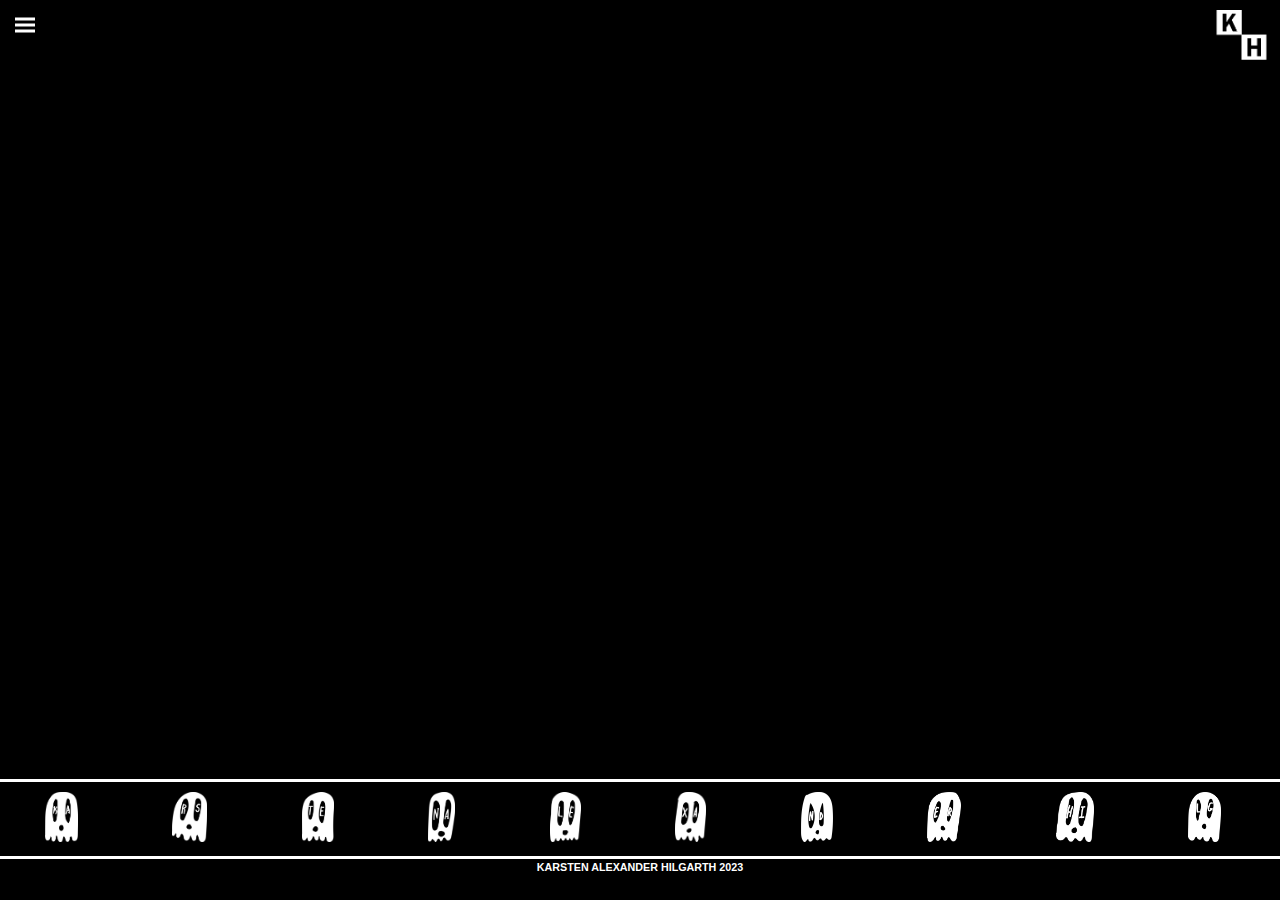
==== commit a3db7128: "added home logo" ====
--- a/index.html
+++ b/index.html
@@ -11,7 +11,7 @@
     <!--background start-->
     <div class="background">
         <!--home logo start-->
-
+        <div class="home-logo"><img src="assets/img/logoV4.png"></div>
         <!--home logo end-->
         <!--side menu start-->
         <label>
@@ -78,7 +78,7 @@
         </div>
         <!--ghost bar end-->
         <!--footer text start-->
-        <h6 class="footer-text">KARSTEN ALEXANDER HILGARTH 2023</h6>
+        <div class="footer-text"><h6>KARSTEN ALEXANDER HILGARTH 2023</h6></div>
         <!--footer text end-->
     </div>
     <!--background end-->
--- a/style.css
+++ b/style.css
@@ -10,7 +10,16 @@
     background-size: cover;
     background-position: center;
 }
-/*home logo*/
+.home-logo {
+    padding: 10px 0;
+    position: absolute;
+    right: 1%;
+    transform: translate(-1%, 0%);
+    cursor: pointer;
+}
+.home-logo img {
+    width: 50px;
+}
 .slide {
     background: rgba(255, 255, 255, 1);
     width: 250px;
@@ -33,9 +42,10 @@
 ul li a {
     color: #000;
     font-size: 18px;
+    text-align: center;
     display: block;
     width: 100%;
-    padding: 15px 95px;
+    padding: 15px 0;
     line-height: 20px;
     text-decoration: none;
     transition: 0.2s ease-out;
@@ -105,7 +115,7 @@
 .ghost-bar {
     position: fixed;
     top: 95%;
-    transform: translate(0%, -100%);
+    transform: translate(0%, -95%);
     display: flex;
     justify-content: flext-start;
     padding: 10px 0;
@@ -131,5 +141,10 @@
     margin: 0 45px;
 }
 .footer-text {
-
+    width: 100%;
+    position: absolute;
+    top: 97%;
+    transform: translateY(-97%);
+    text-align: center;
+    color: #fff;
 }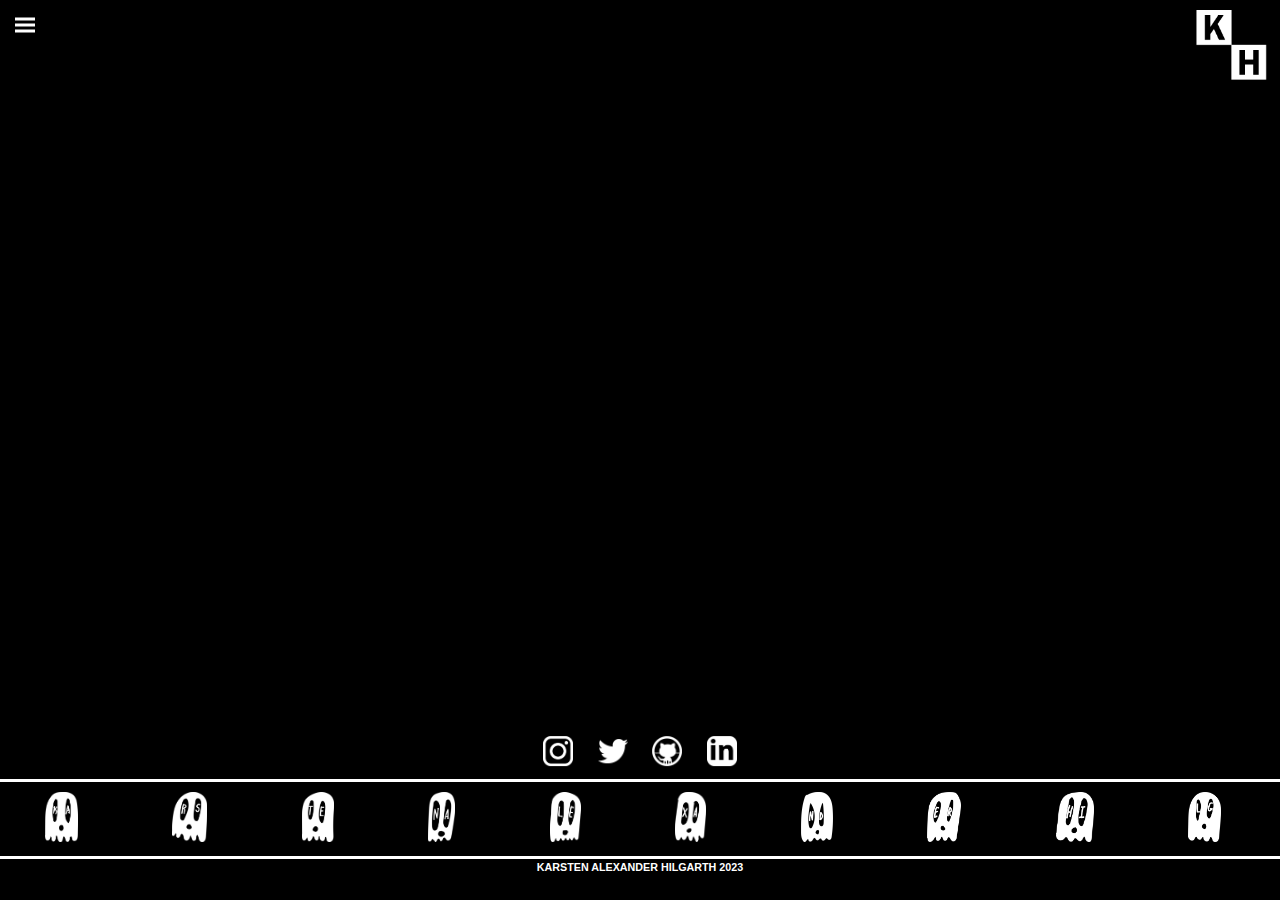
==== commit 78c5e24c: "added home icons" ====
--- a/index.html
+++ b/index.html
@@ -37,14 +37,16 @@
             <!--list end-->
         </label>
         <!--side menu end-->
-        <!--home-icons start
-        <div class="home-icons">
-            <a href="https://instagram.com/karti.4300?igshid=MzNlNGNkZWQ4Mg=="><img src="insta_icon.png"></a>
-            <a href="https://twitter.com/karti4300?t=aqb1JbB62ahwLNGp1m3QWg&s=09"><img src="twitter_icon.png"></a>
-            <a href="https://github.com/khilgart"><img src="github_icon.png"></a>
-            <a href="https://www.linkedin.com/in/karsten-hilgarth-2023/"><img src="linkedin_icon.png"></a>
+        <!--home-icons start-->
+        <div class="home-icons-container">
+            <div class="home-icons">
+                <a href="https://instagram.com/karti.4300?igshid=MzNlNGNkZWQ4Mg=="><img src="assets/img/insta_icon.png"></a>
+                <a href="https://twitter.com/karti4300?t=aqb1JbB62ahwLNGp1m3QWg&s=09"><img src="assets/img/twitter_icon.png"></a>
+                <a href="https://github.com/khilgart"><img src="assets/img/github_icon.png"></a>
+                <a href="https://www.linkedin.com/in/karsten-hilgarth-2023/"><img src="assets/img/linkedin_icon.png"></a>
+            </div>
         </div>
-        home-icons end-->
+        <!--home-icons end-->
         <!--ghost bar start-->
         <div class="ghost-bar">
             <div class="ghost-logos">
--- a/style.css
+++ b/style.css
@@ -18,7 +18,7 @@
     cursor: pointer;
 }
 .home-logo img {
-    width: 50px;
+    width: 70px;
 }
 .slide {
     background: rgba(255, 255, 255, 1);
@@ -112,6 +112,23 @@
 input:checked ~ .toggle .common {
     background-color: #000;
 }
+.home-icons-container {
+    width: 100%;
+    top: 85%;
+    transform: translateY(-85%);
+    position: absolute;
+    text-align: center;
+}
+.home-icons {
+    cursor: pointer;
+}
+.home-icons img {
+    height: 30px;
+    margin: 0 10px;
+}
+.home-icons img:hover {
+    transform: scale(1.2);
+}
 .ghost-bar {
     position: fixed;
     top: 95%;
